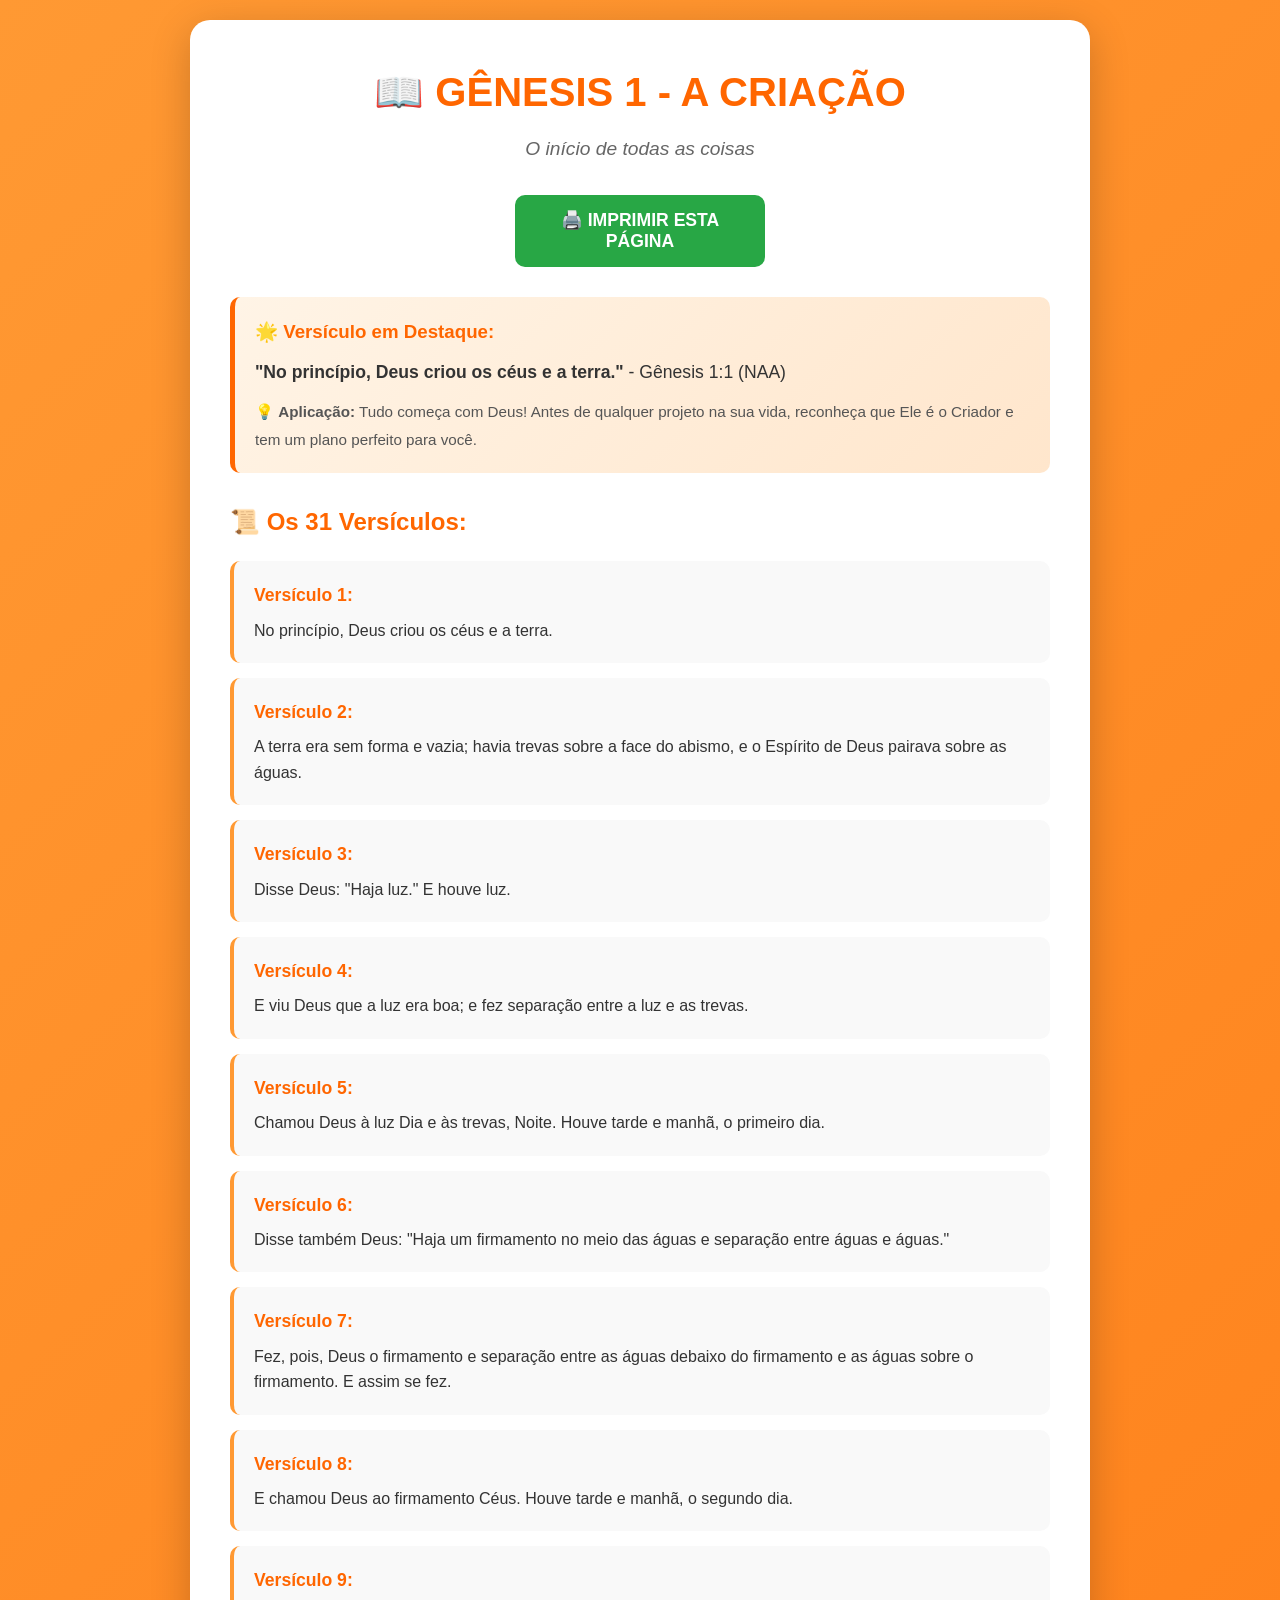
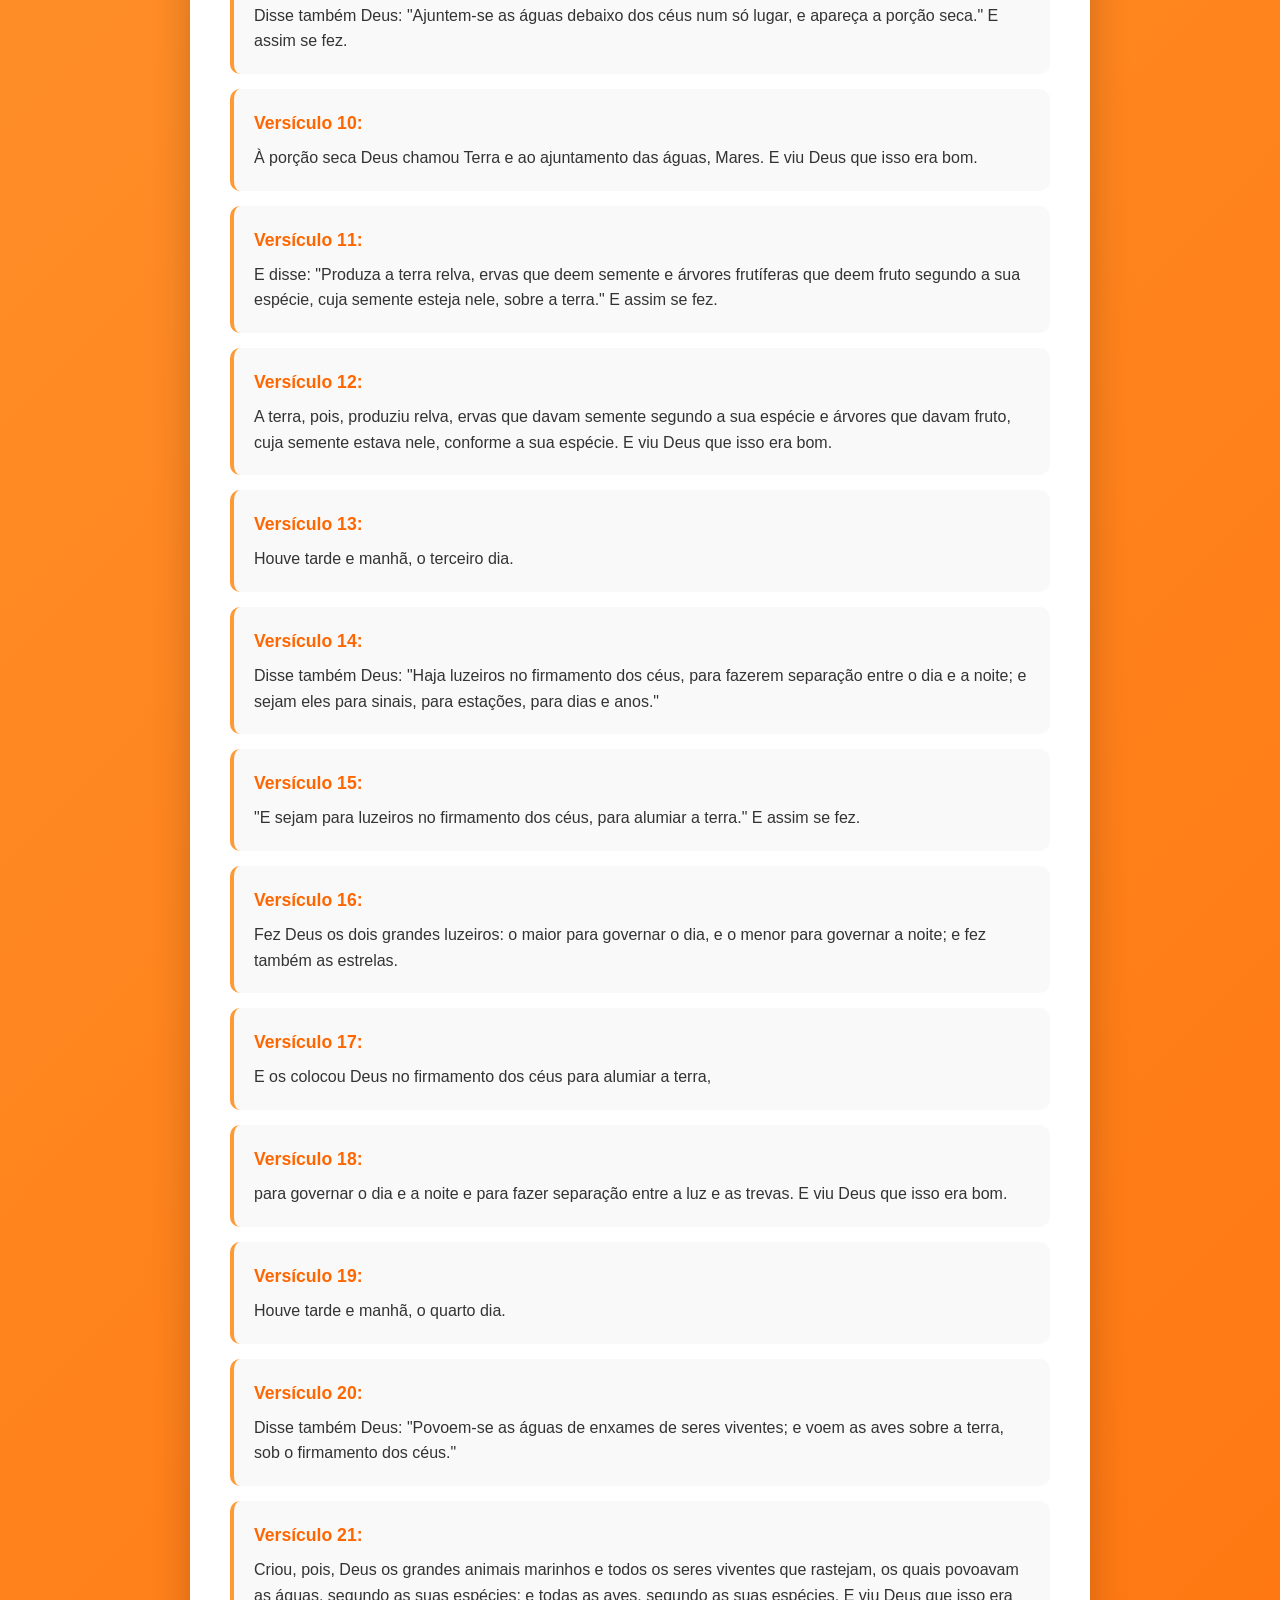
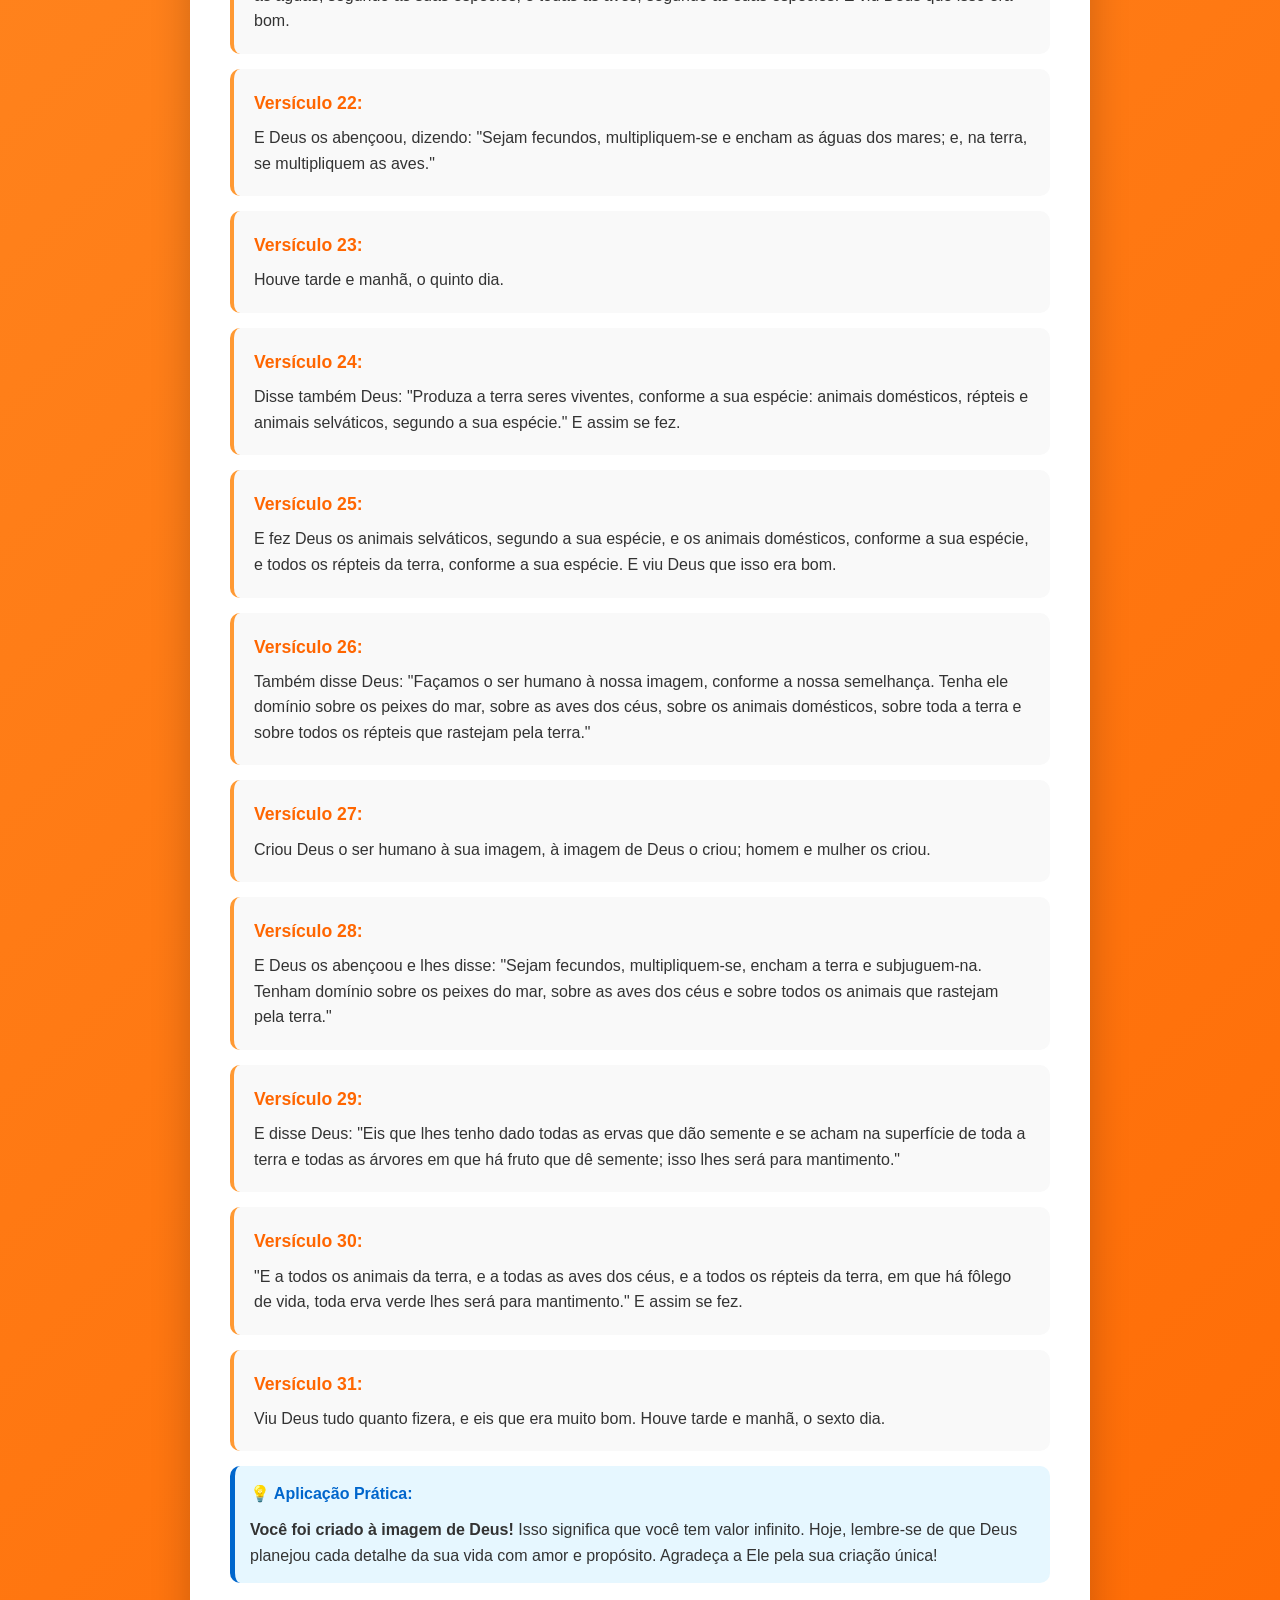
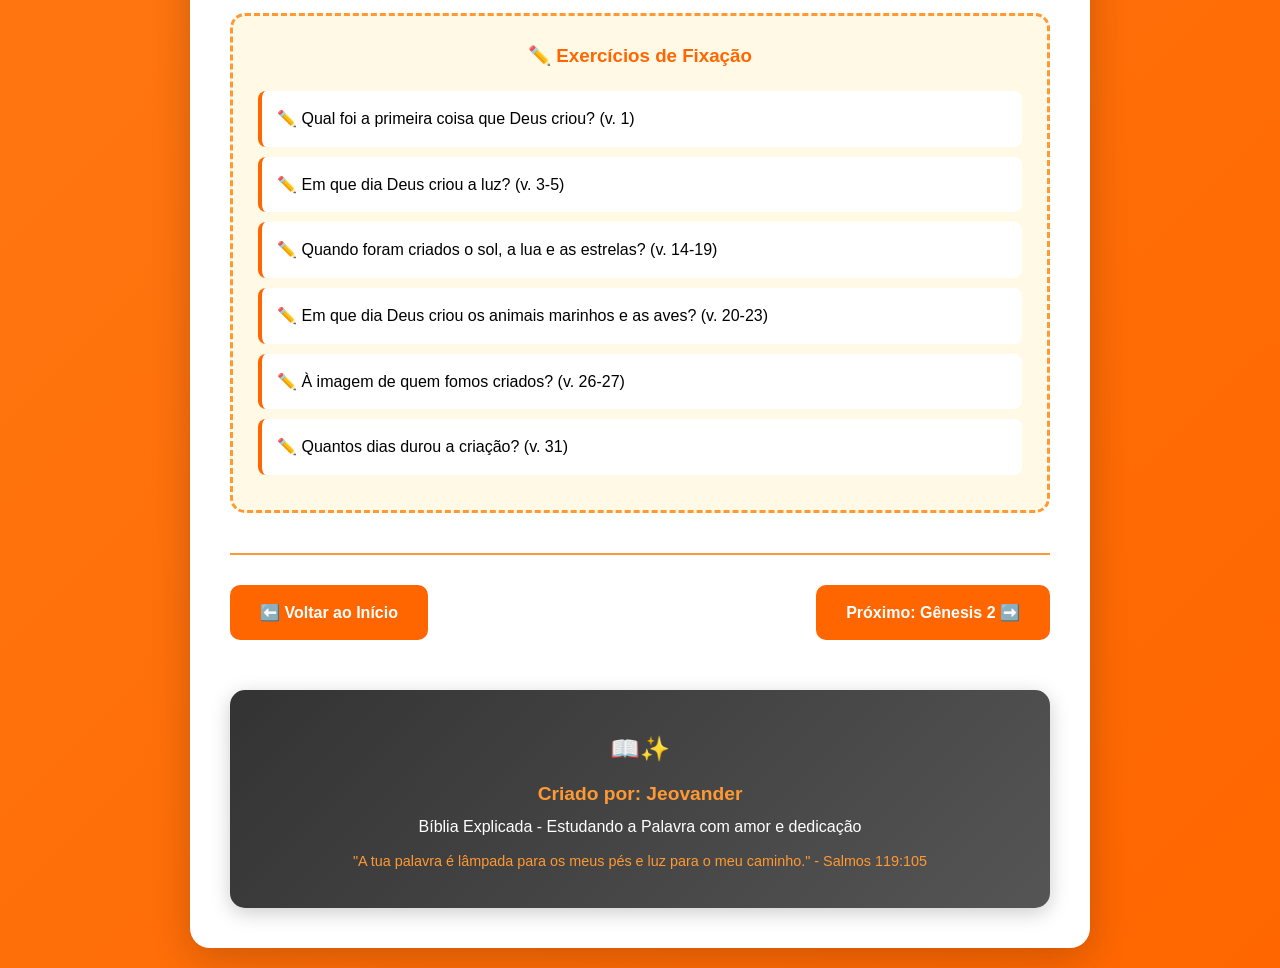
==== index.html @ 5f189208 "Create index.html" ====
<!DOCTYPE html>
<html lang="pt-BR">
<head>
    <meta charset="UTF-8">
    <meta http-equiv="refresh" content="0; url=genesis-1.html">
    <title>Carregando Bíblia Explicada...</title>
</head>
<body>
    <p>Redirecionando para o estudo...</p>
</body>
</html>
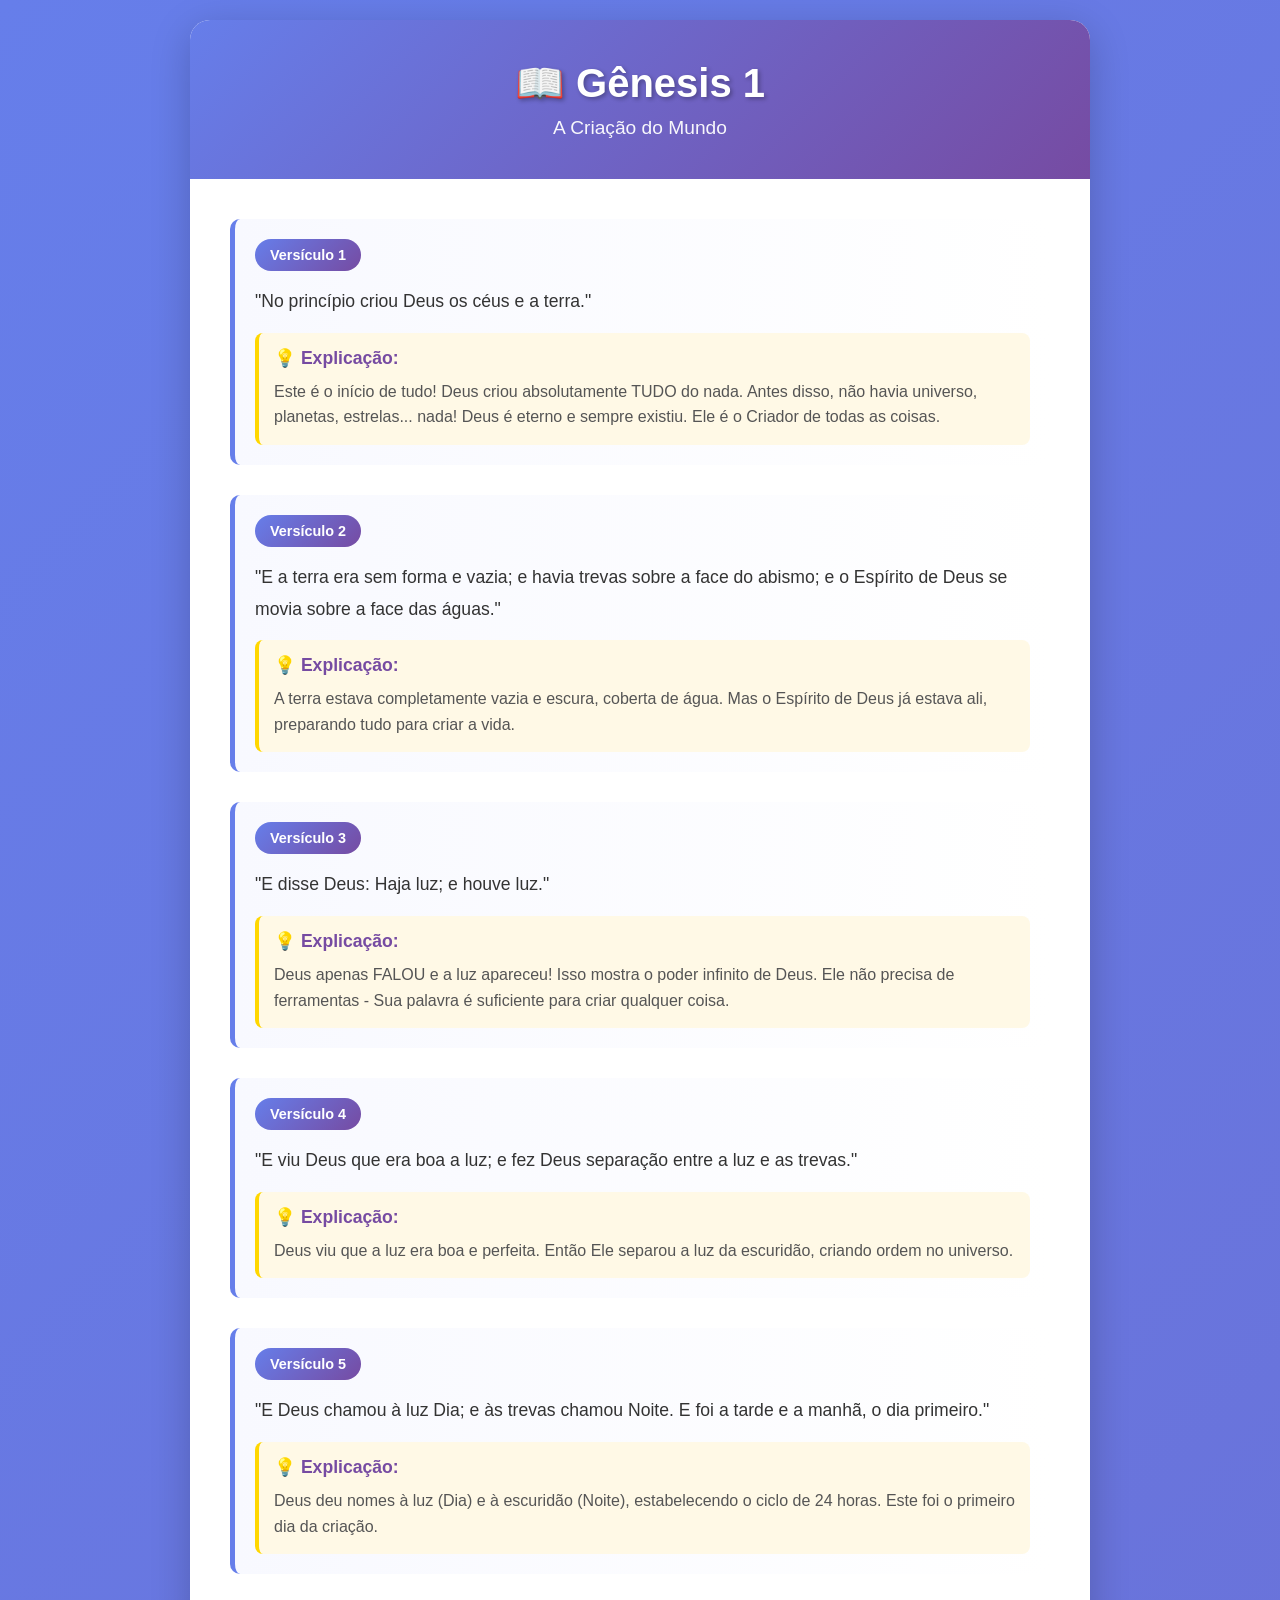
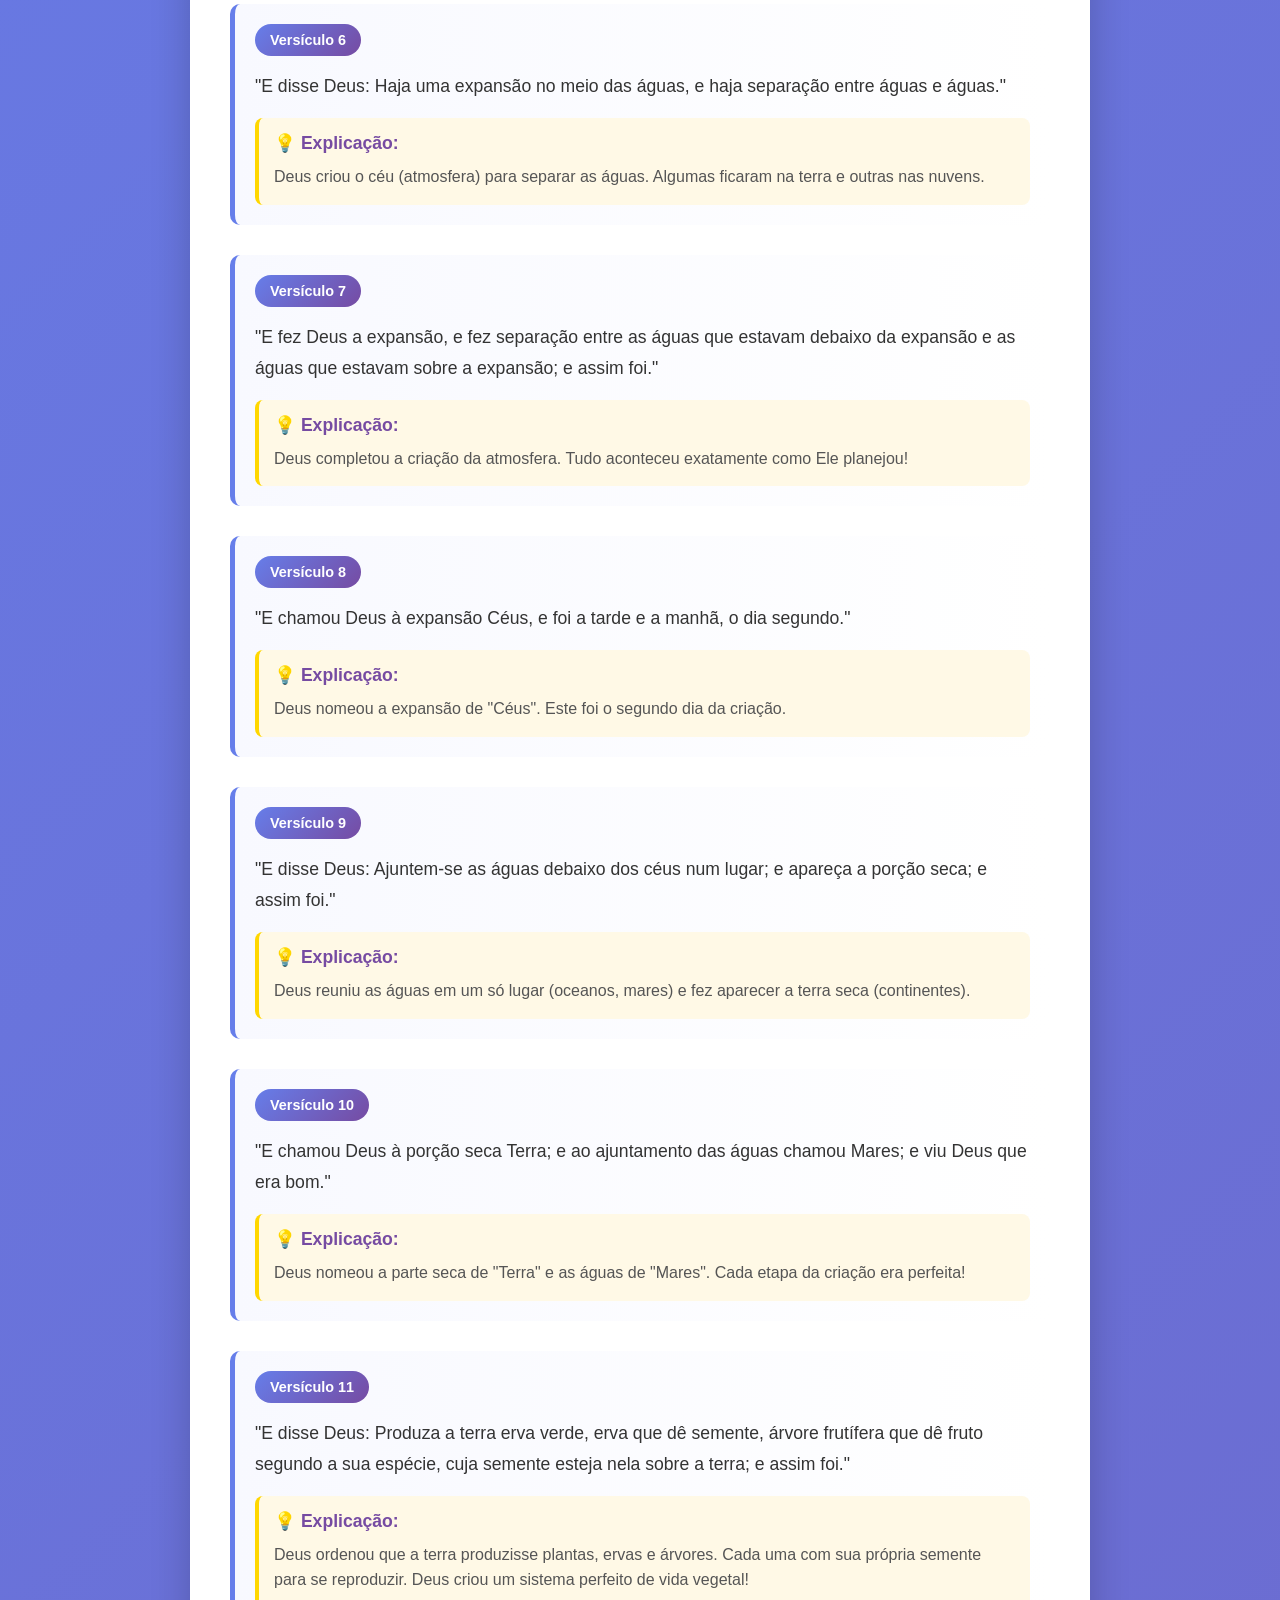
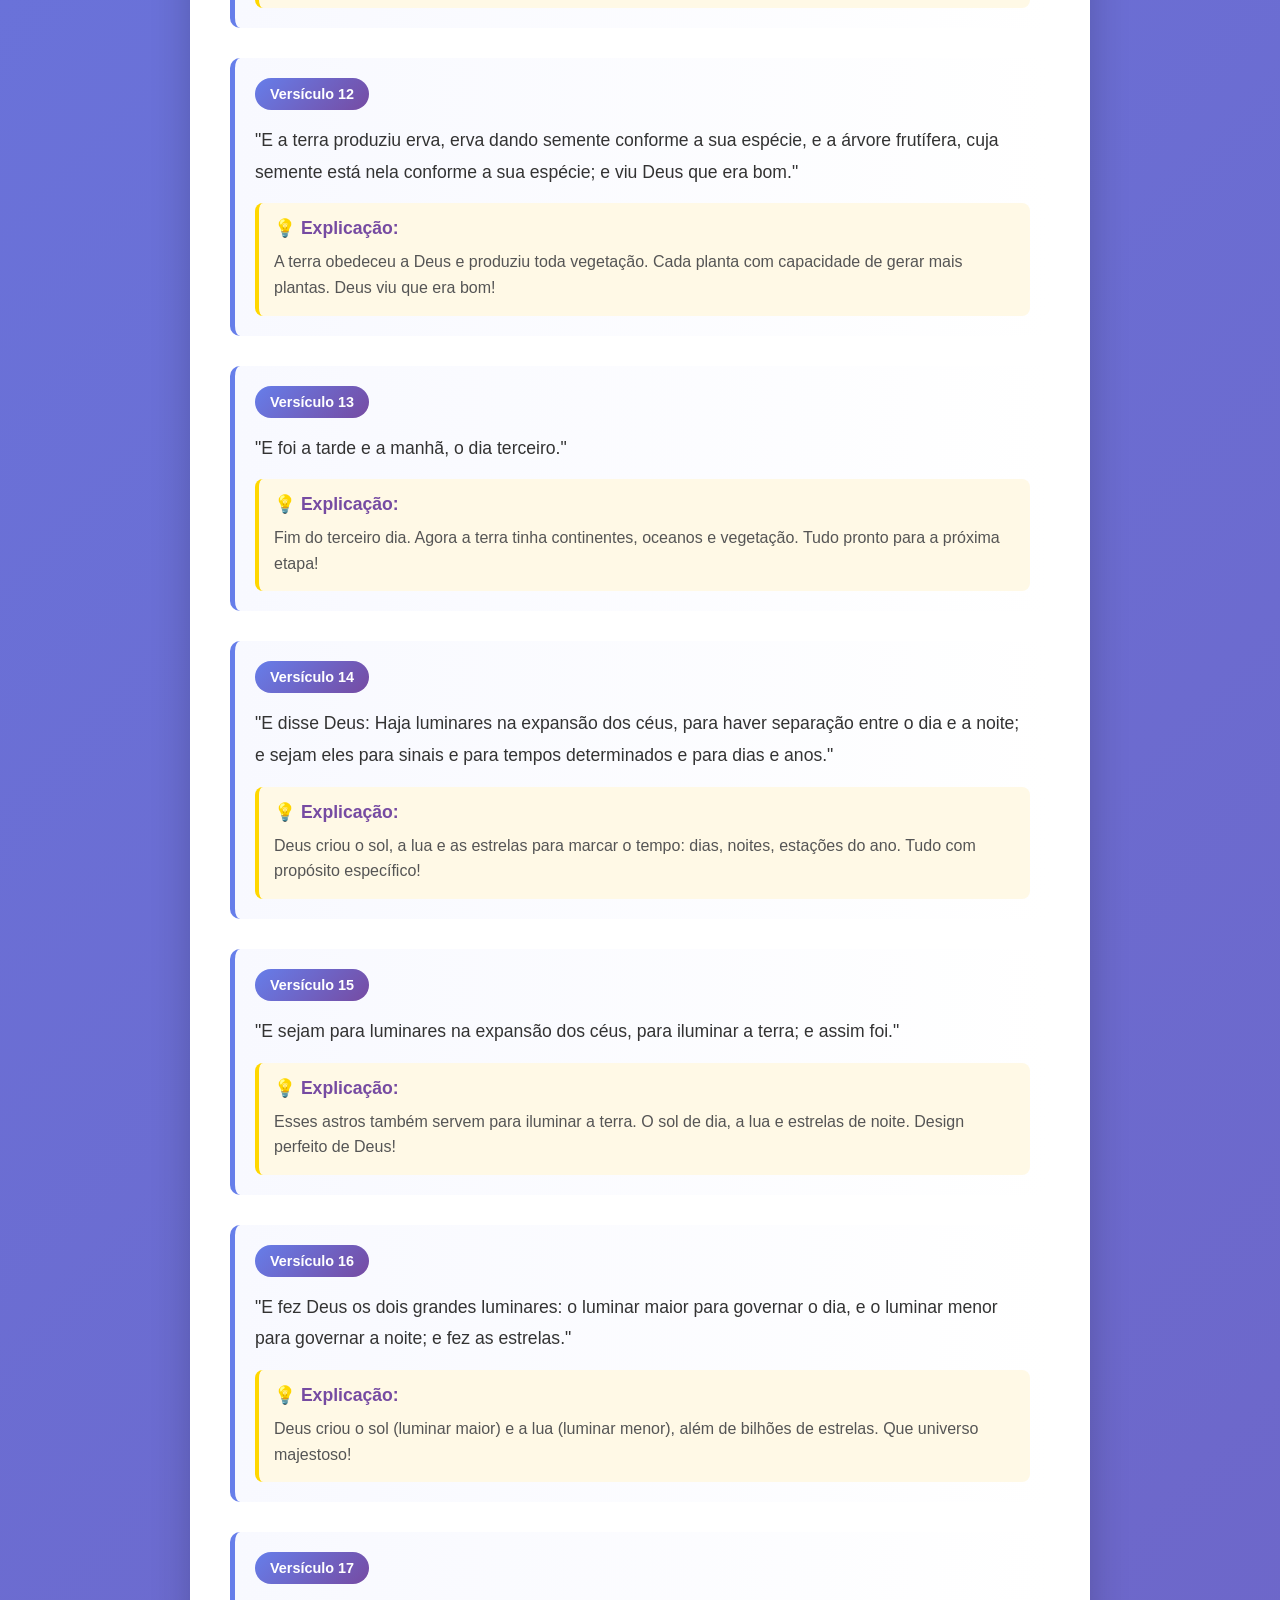
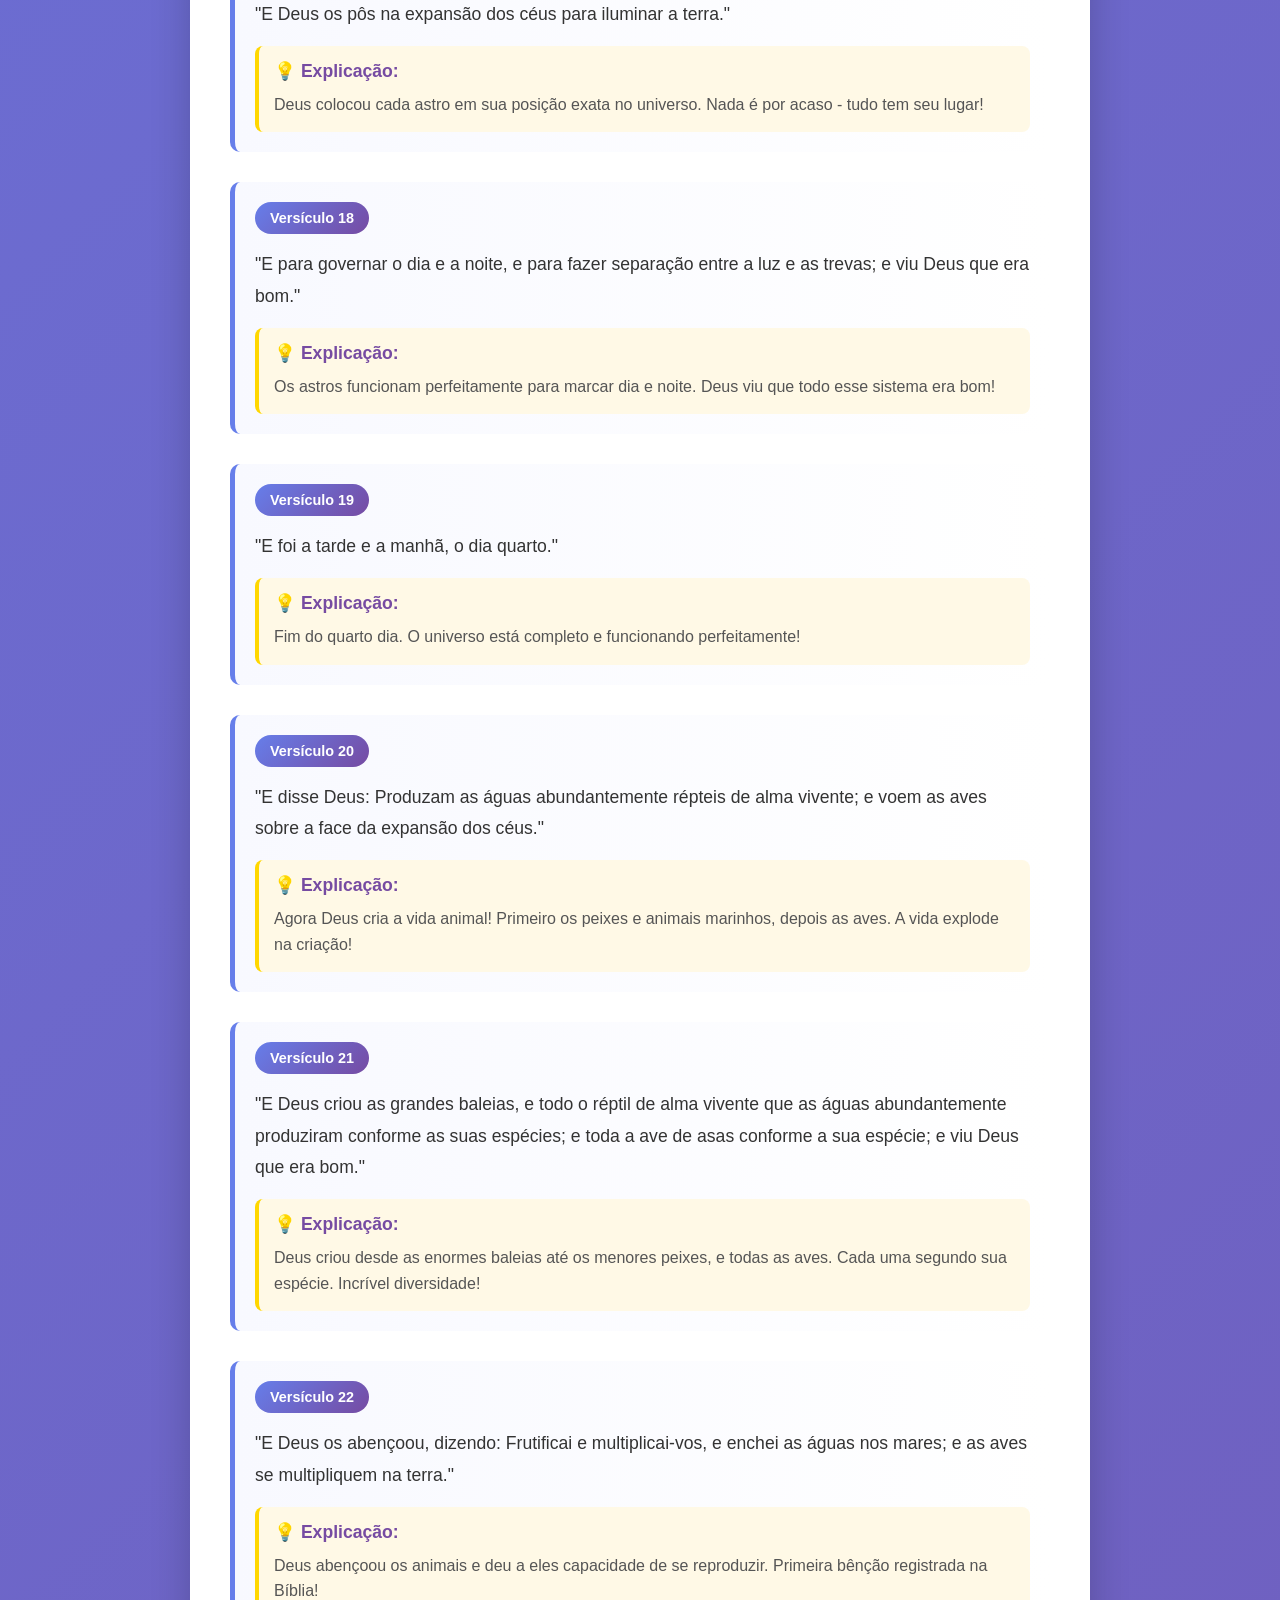
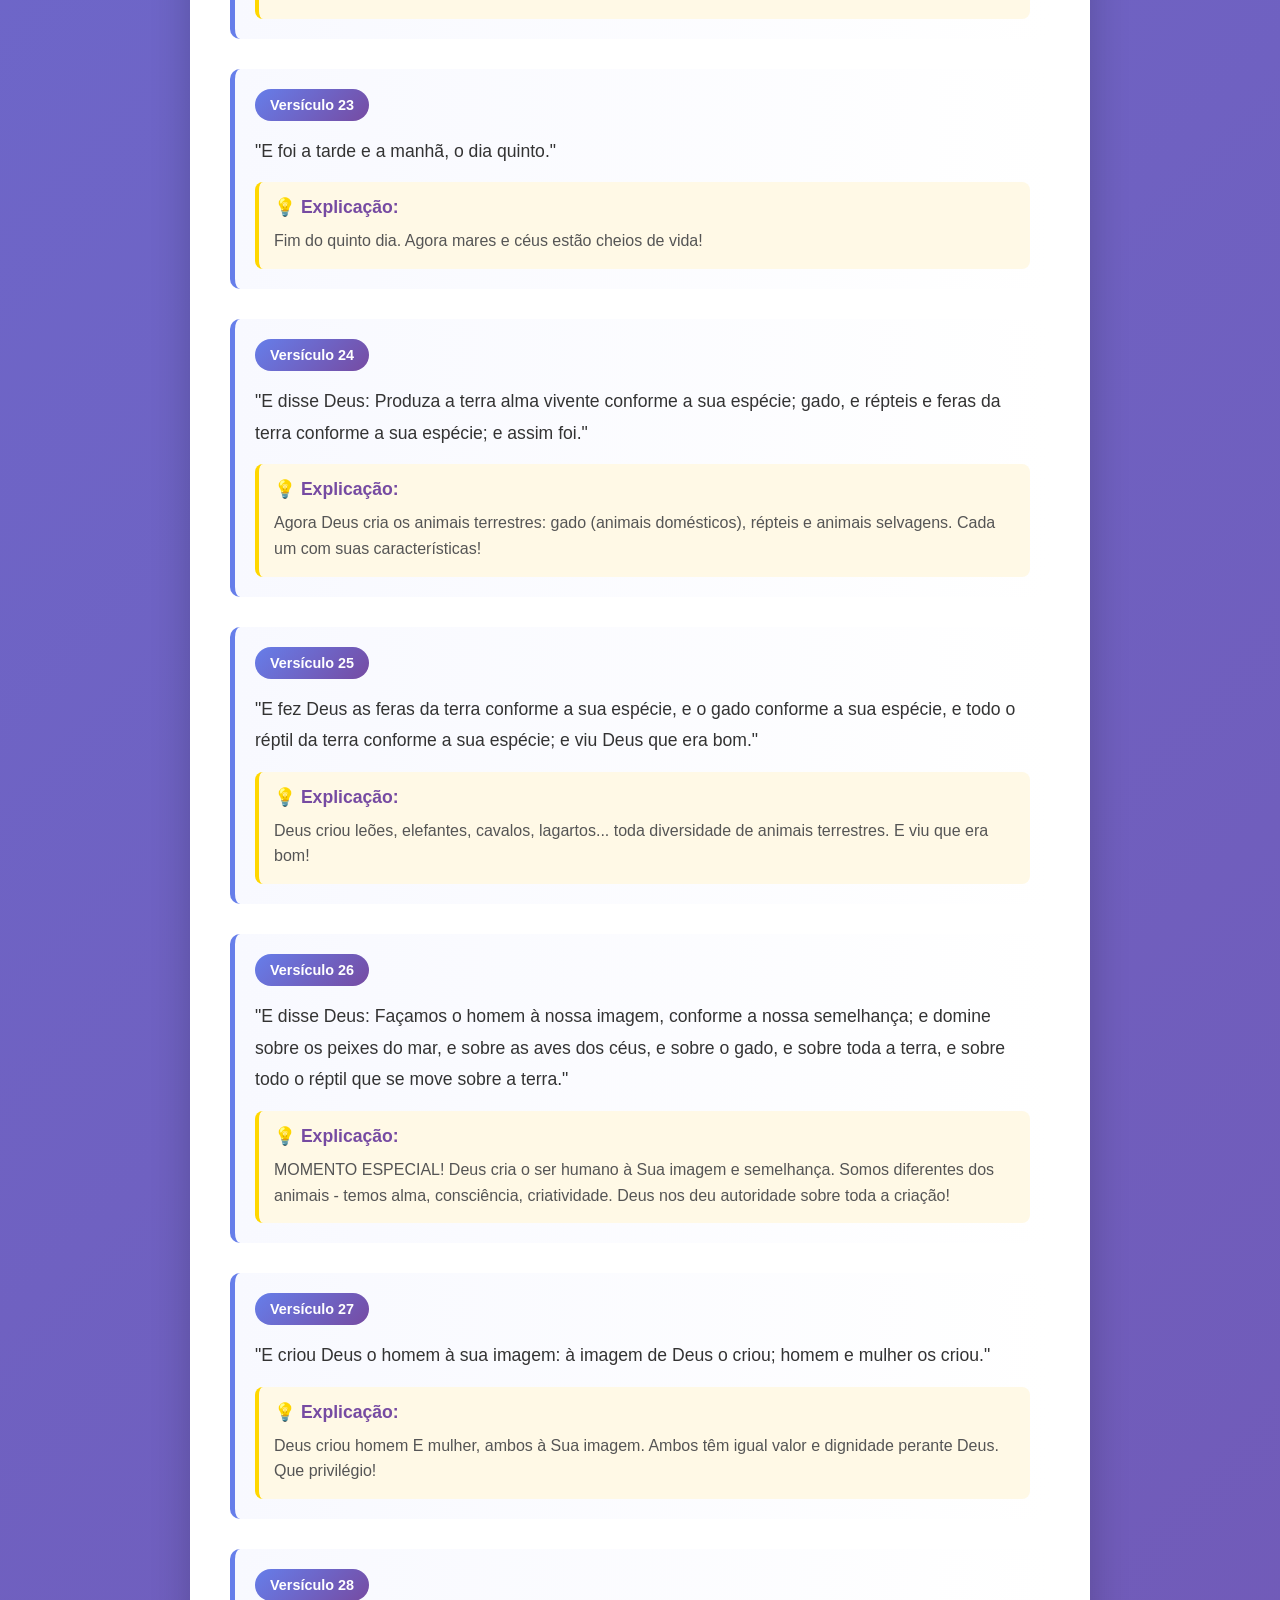
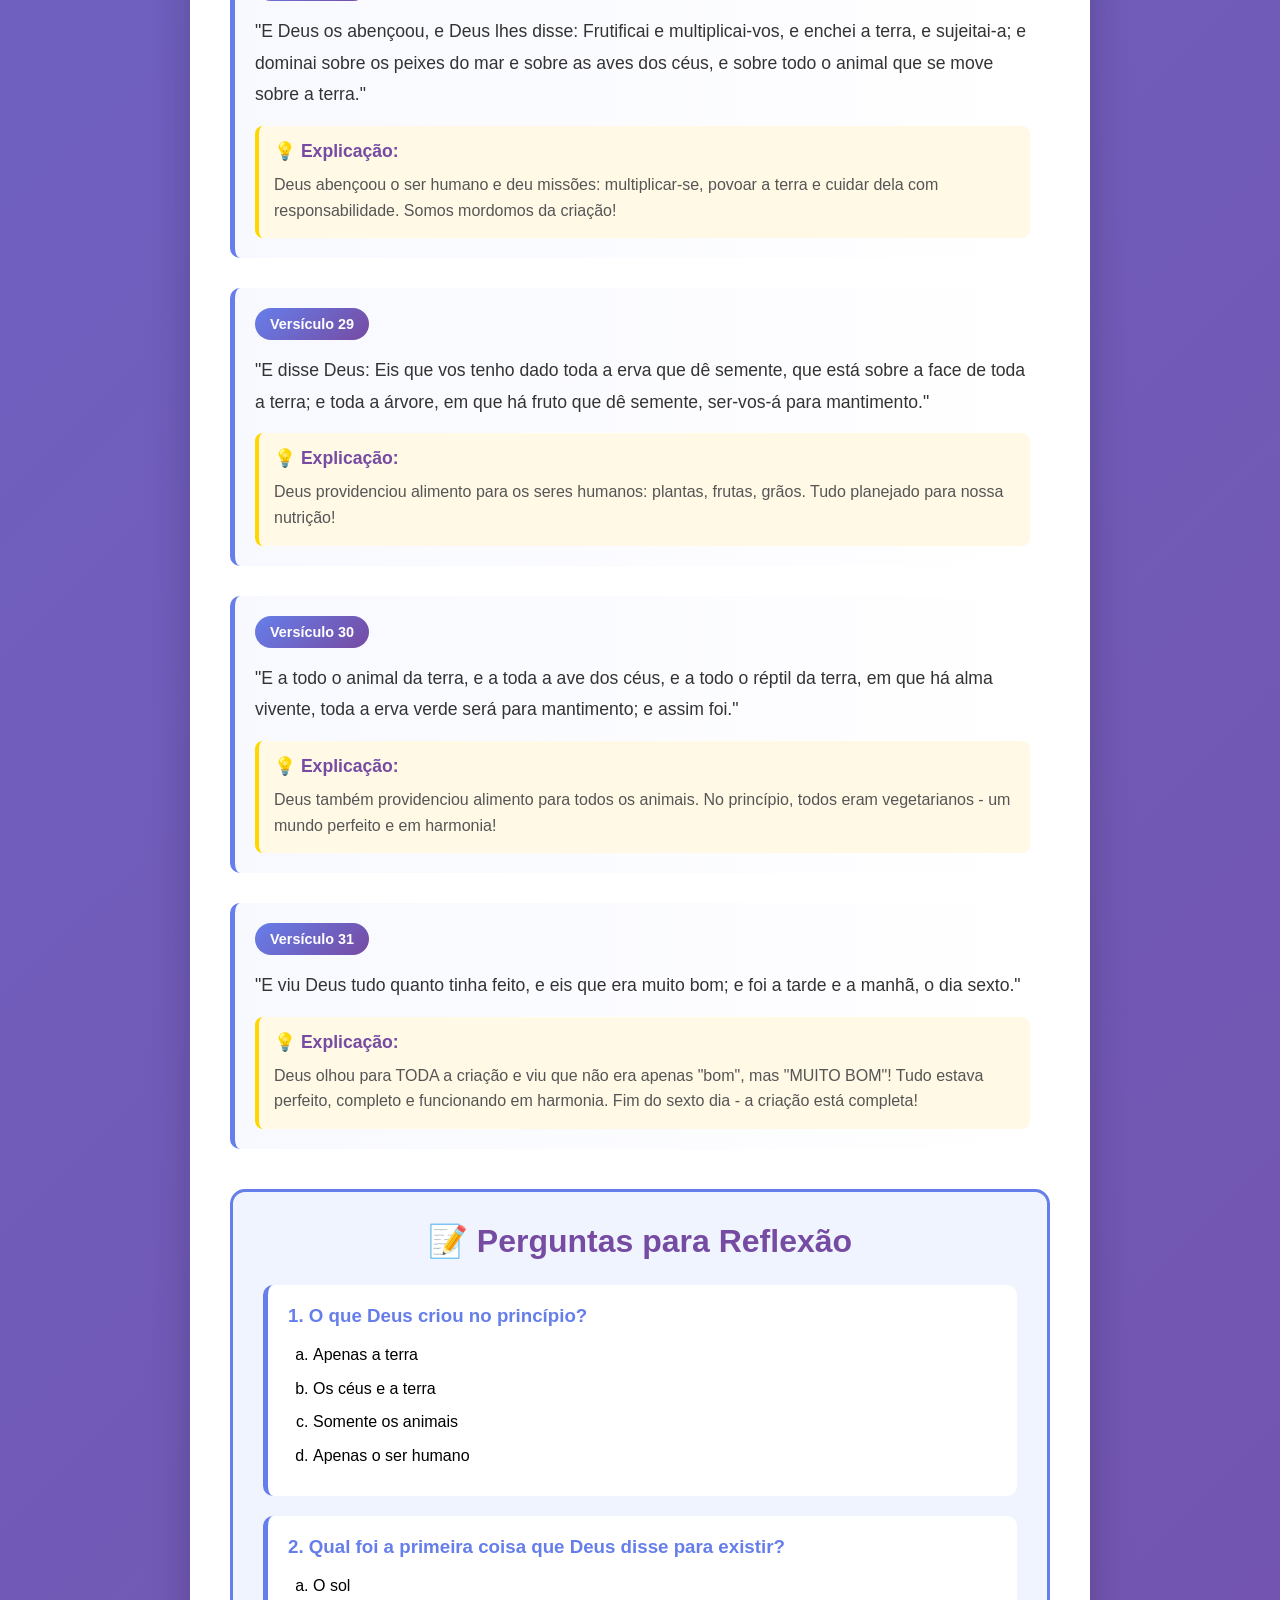
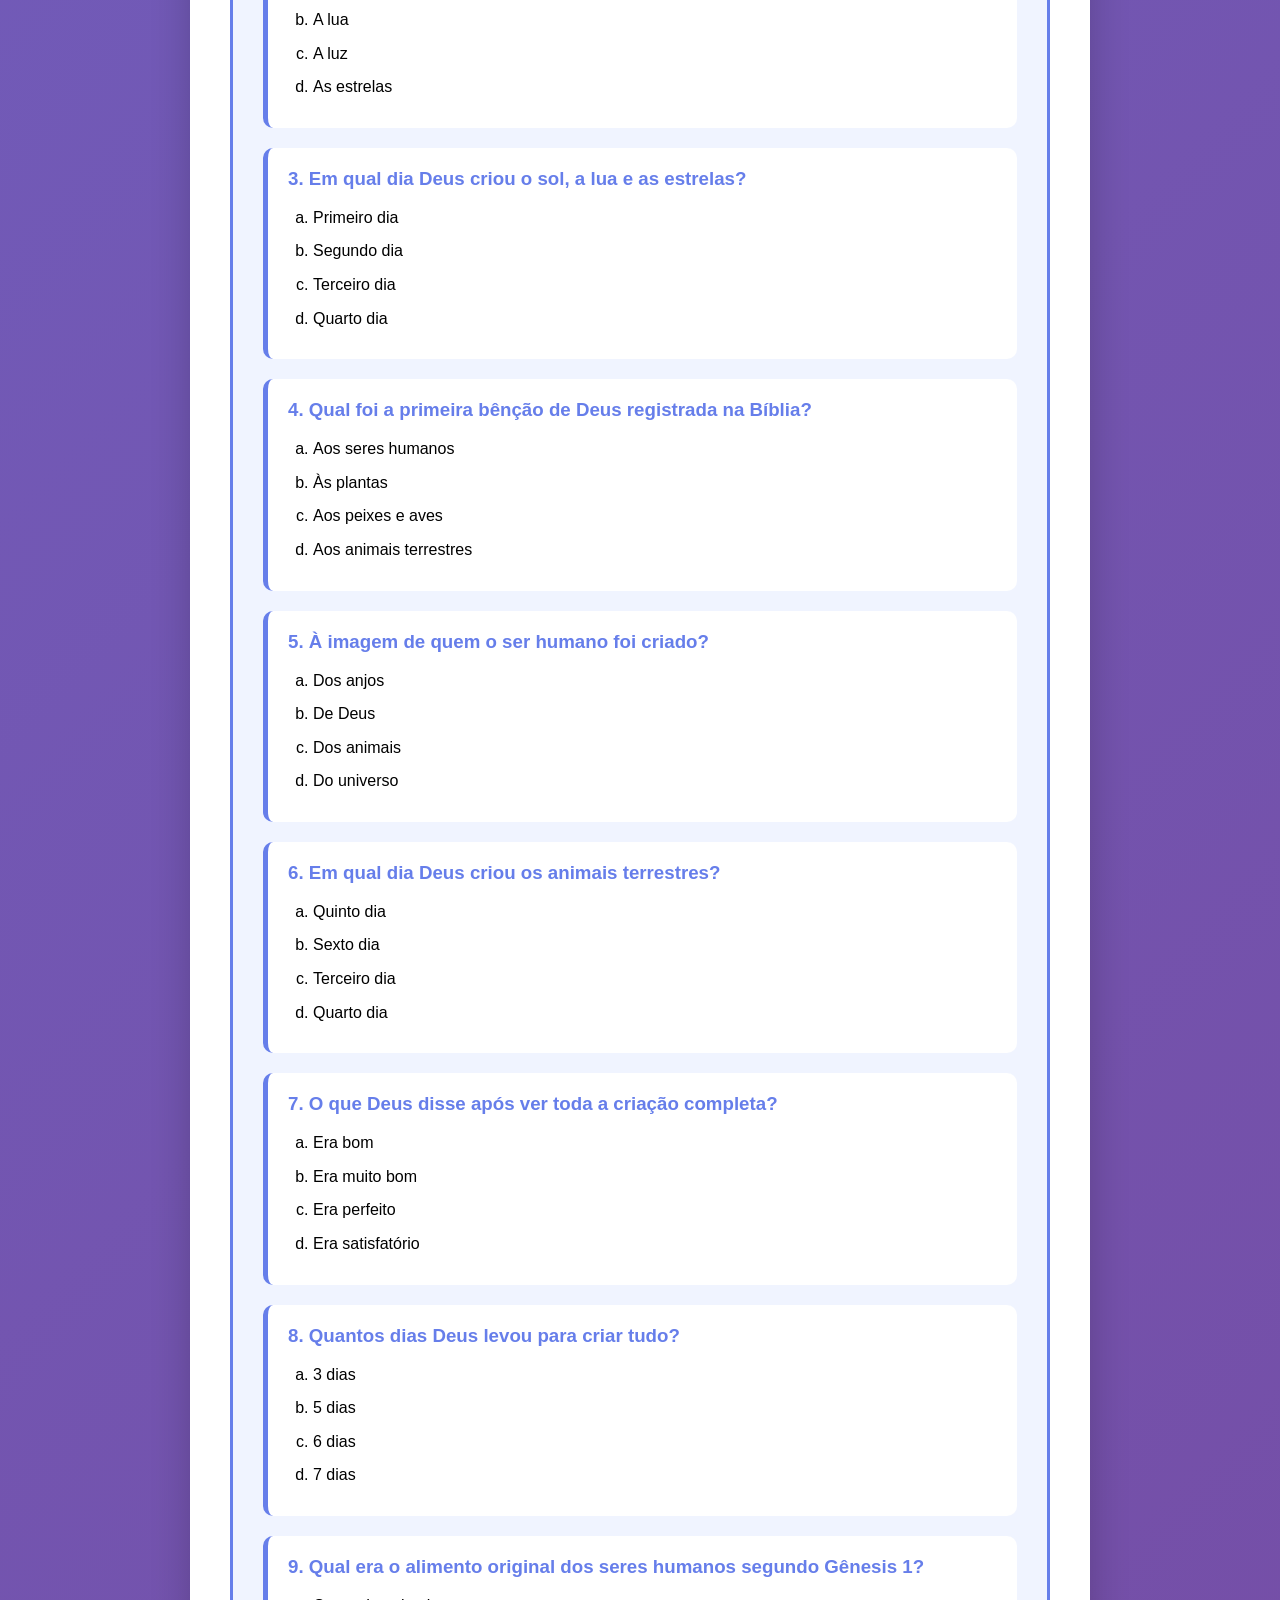
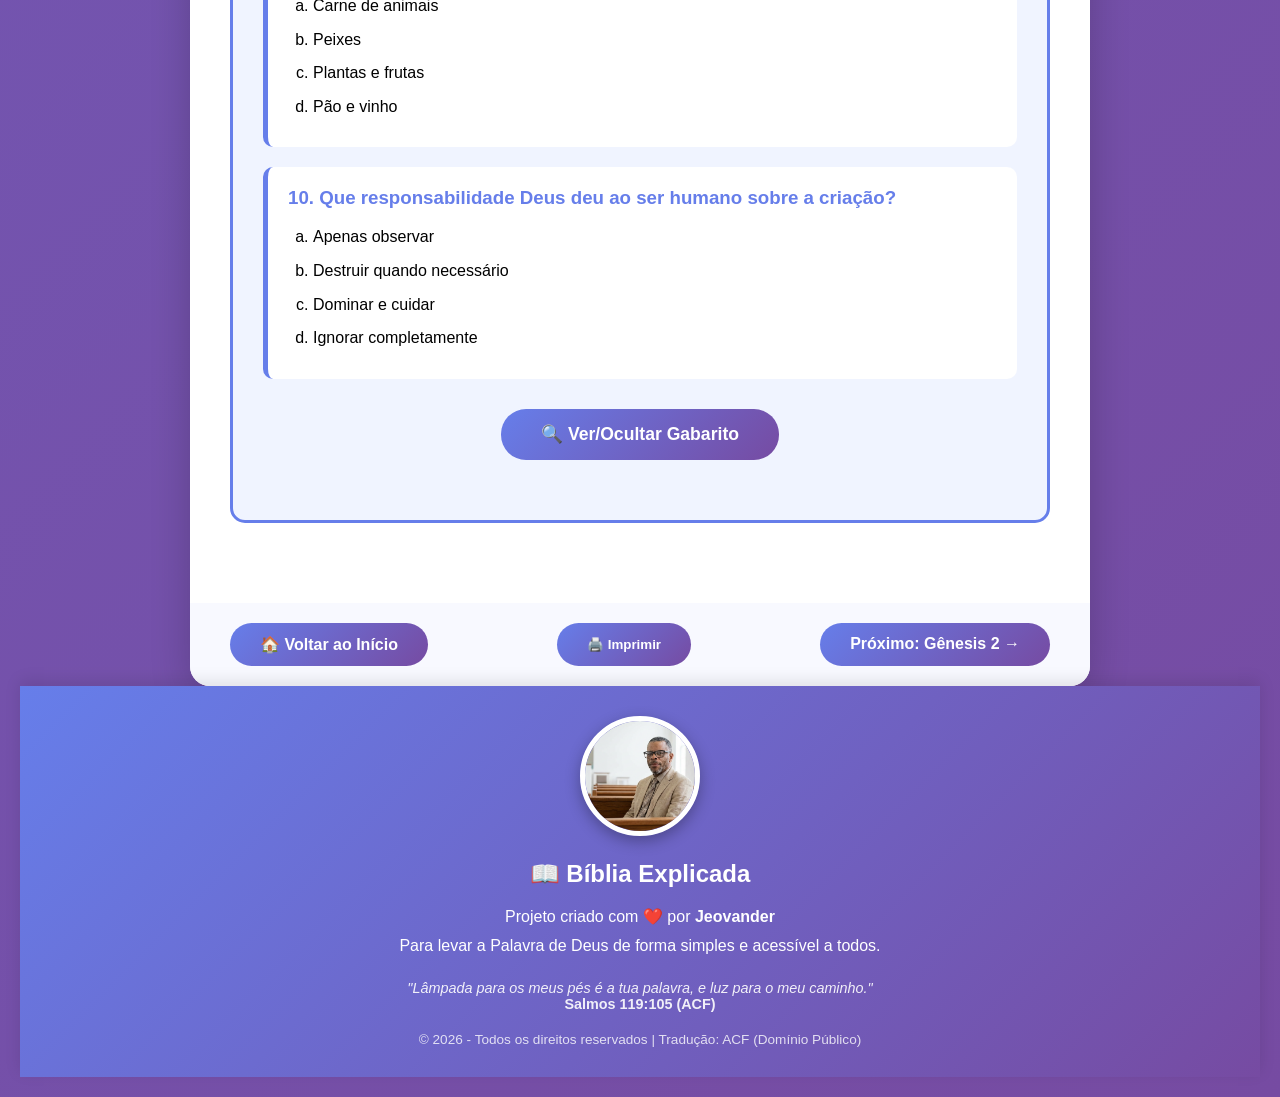
==== commit d257f278: "Update index.html" ====
--- a/index.html
+++ b/index.html
@@ -4,6 +4,19 @@
     <meta charset="UTF-8">
     <meta http-equiv="refresh" content="0; url=genesis-1.html">
     <title>Carregando Bíblia Explicada...</title>
+        <!-- Meta Tags para Redes Sociais -->
+    <meta property="og:title" content="Bíblia Explicada - Estudos Bíblicos Interativos">
+    <meta property="og:description" content="Estude a Palavra de Deus de forma prática e interativa. Site em construção - Devagar e sempre!">
+    <meta property="og:image" content="https://jeovander.github.io/biblia-explicada/capa.jpg.jpg">
+    <meta property="og:url" content="https://jeovander.github.io/biblia-explicada/">
+    <meta property="og:type" content="website">
+    
+    <!-- Meta Tags para Twitter -->
+    <meta name="twitter:card" content="summary_large_image">
+    <meta name="twitter:title" content="Bíblia Explicada - Estudos Bíblicos Interativos">
+    <meta name="twitter:description" content="Estude a Palavra de Deus de forma prática e interativa. Site em construção!">
+    <meta name="twitter:image" content="https://jeovander.github.io/biblia-explicada/capa.jpg.jpg">
+
 </head>
 <body>
     <p>Redirecionando para o estudo...</p>
